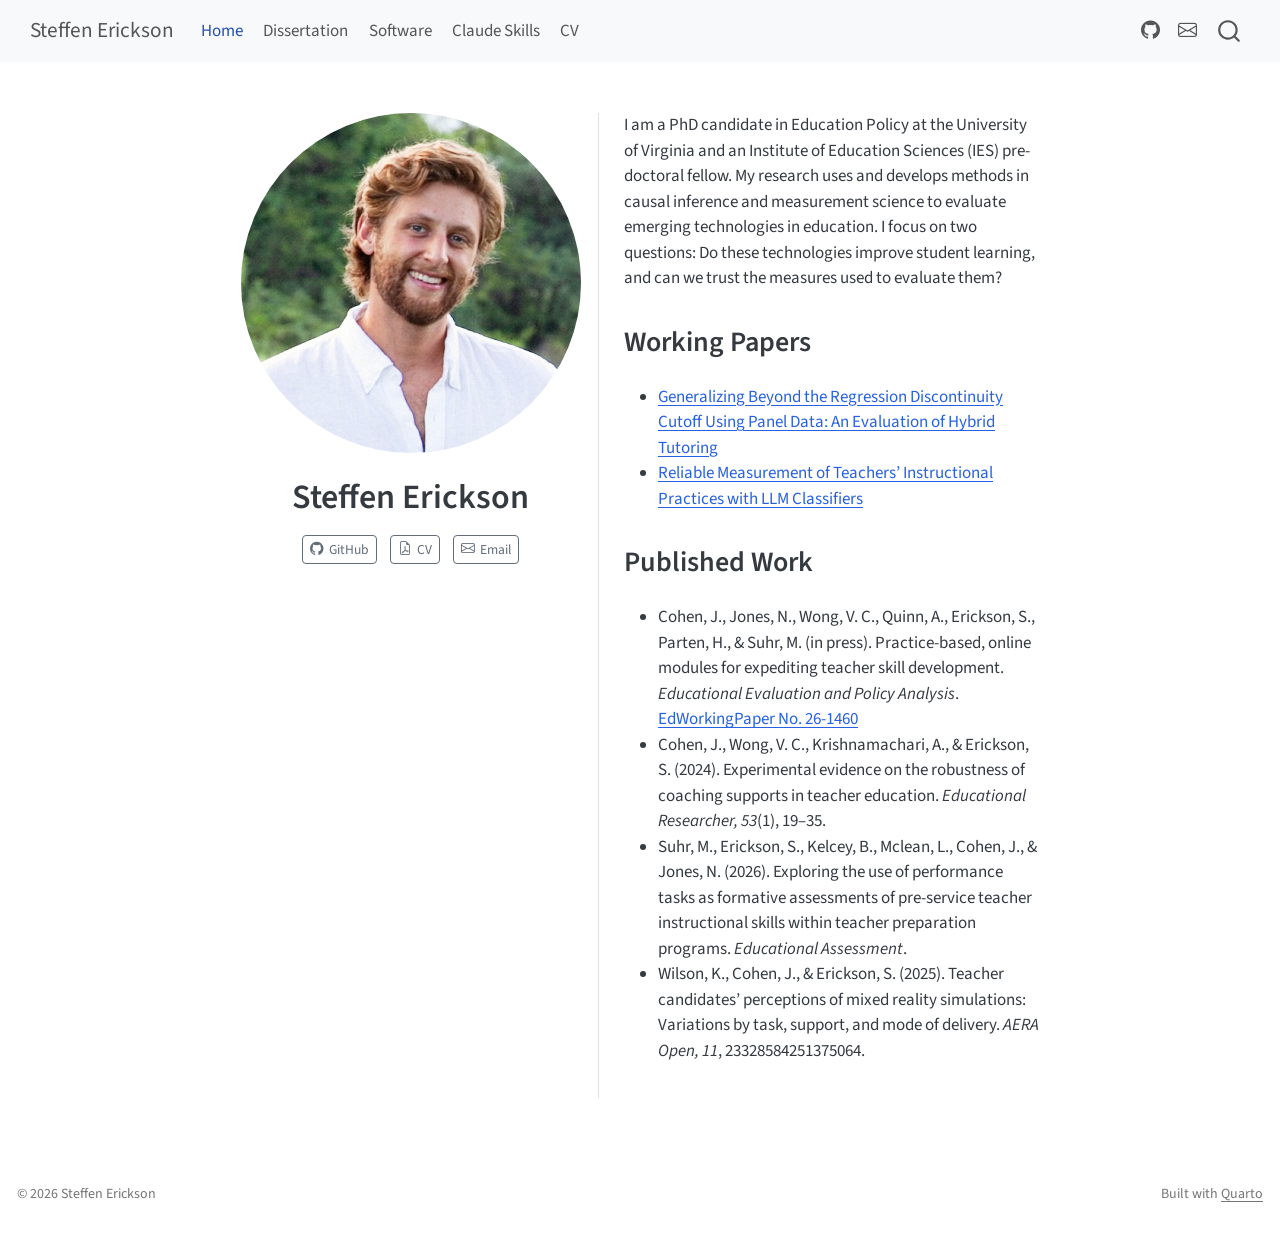
==== index.html @ ab759477 "Built site for gh-pages" ====
<!DOCTYPE html>
<html xmlns="http://www.w3.org/1999/xhtml" lang="en" xml:lang="en"><head>

<meta charset="utf-8">
<meta name="generator" content="quarto-1.10.18">

<meta name="viewport" content="width=device-width, initial-scale=1.0, user-scalable=yes">


<title>Steffen Erickson</title>
<style>
/* Default styles provided by pandoc.
** See https://pandoc.org/MANUAL.html#variables-for-html for config info.
*/
span.smallcaps{font-variant: small-caps;}
div.columns{display: flex; gap: 1.5em;}
div.column{flex: auto;}
@media screen {
div.columns{gap: min(4vw, 1.5em);}
div.column{overflow-x: auto;}
}
div.hanging-indent{margin-left: 1.5em; text-indent: -1.5em;}
ul.task-list{list-style: none;}
ul.task-list li input[type="checkbox"] {
  width: 0.8em;
  margin: 0 0.8em 0.2em -1em; /* quarto-specific, see https://github.com/quarto-dev/quarto-cli/issues/4556 */ 
  vertical-align: middle;
}
</style>


<script src="site_libs/quarto-nav/quarto-nav.js"></script>
<script src="site_libs/quarto-nav/headroom.min.js"></script>
<script src="site_libs/clipboard/clipboard.min.js"></script>
<script src="site_libs/quarto-search/autocomplete.umd.js"></script>
<script src="site_libs/quarto-search/fuse.min.js"></script>
<script src="site_libs/quarto-search/quarto-search.js"></script>
<meta name="quarto:offset" content="./">
<script src="site_libs/quarto-html/quarto.js" type="module"></script>
<script src="site_libs/quarto-html/tabsets/tabsets.js" type="module"></script>
<script src="site_libs/quarto-html/popper.min.js"></script>
<script src="site_libs/quarto-html/tippy.umd.min.js"></script>
<link href="site_libs/quarto-html/tippy.css" rel="stylesheet">
<link href="site_libs/quarto-html/quarto-syntax-highlighting-64a204ab8560d761af7679ceaba22944.css" rel="stylesheet" id="quarto-text-highlighting-styles">
<script src="site_libs/bootstrap/bootstrap.min.js"></script>
<link href="site_libs/bootstrap/bootstrap-icons.css" rel="stylesheet">
<link href="site_libs/bootstrap/bootstrap-89af0c2d685ccb09a4d7d65decb66752.min.css" rel="stylesheet" append-hash="true" id="quarto-bootstrap" data-mode="light">
<script id="quarto-search-options" type="application/json">{
  "location": "navbar",
  "copy-button": false,
  "collapse-after": 3,
  "panel-placement": "end",
  "type": "overlay",
  "limit": 50,
  "keyboard-shortcut": [
    "f",
    "/",
    "s"
  ],
  "show-item-context": false,
  "language": {
    "search-no-results-text": "No results",
    "search-matching-documents-text": "matching documents",
    "search-copy-link-title": "Copy link to search",
    "search-hide-matches-text": "Hide additional matches",
    "search-more-match-text": "more match in this document",
    "search-more-matches-text": "more matches in this document",
    "search-clear-button-title": "Clear",
    "search-text-placeholder": "",
    "search-detached-cancel-button-title": "Cancel",
    "search-submit-button-title": "Submit",
    "search-label": "Search"
  }
}</script>


<link rel="stylesheet" href="styles.css">
</head>

<body class="nav-fixed fullcontent quarto-light">

<div id="quarto-search-results"></div>
  <header id="quarto-header" class="headroom fixed-top">
    <nav class="navbar navbar-expand-lg " data-bs-theme="dark">
      <div class="navbar-container container-fluid">
      <div class="navbar-brand-container mx-auto">
    <a class="navbar-brand" href="./index.html">
    <span class="navbar-title">Steffen Erickson</span>
    </a>
  </div>
            <div id="quarto-search" class="" title="Search"></div>
          <button class="navbar-toggler" type="button" data-bs-toggle="collapse" data-bs-target="#navbarCollapse" aria-controls="navbarCollapse" role="menu" aria-expanded="false" aria-label="Toggle navigation" onclick="if (window.quartoToggleHeadroom) { window.quartoToggleHeadroom(); }">
  <span class="navbar-toggler-icon"></span>
</button>
          <div class="collapse navbar-collapse" id="navbarCollapse">
            <ul class="navbar-nav navbar-nav-scroll me-auto">
  <li class="nav-item">
    <a class="nav-link active" href="./index.html" aria-current="page"> 
<span class="menu-text">Home</span></a>
  </li>  
  <li class="nav-item">
    <a class="nav-link" href="./chapters/index.html"> 
<span class="menu-text">Dissertation</span></a>
  </li>  
  <li class="nav-item">
    <a class="nav-link" href="./software/index.html"> 
<span class="menu-text">Software</span></a>
  </li>  
  <li class="nav-item">
    <a class="nav-link" href="./skills/index.html"> 
<span class="menu-text">Claude Skills</span></a>
  </li>  
  <li class="nav-item">
    <a class="nav-link" href="./cv.html"> 
<span class="menu-text">CV</span></a>
  </li>  
</ul>
            <ul class="navbar-nav navbar-nav-scroll ms-auto">
  <li class="nav-item compact">
    <a class="nav-link" href="https://github.com/steffenerickson"> <i class="bi bi-github" role="img">
</i> 
<span class="menu-text"></span></a>
  </li>  
  <li class="nav-item compact">
    <a class="nav-link" href="mailto:cns8vg@virginia.edu"> <i class="bi bi-envelope" role="img">
</i> 
<span class="menu-text"></span></a>
  </li>  
</ul>
          </div> <!-- /navcollapse -->
            <div class="quarto-navbar-tools">
</div>
      </div> <!-- /container-fluid -->
    </nav>
</header>
<!-- content -->
<div id="quarto-content" class="quarto-container page-columns page-rows-contents page-layout-article page-navbar">
<!-- sidebar -->
<!-- margin-sidebar -->
    
<!-- main -->
<div class="quarto-about-trestles">
  <div class="about-entity">
    <img src="images/headshot.png" class="about-image
  round " style="height: 20em; width: 20em;">
<header id="title-block-header" class="quarto-title-block default">
<div class="quarto-title">
<h1 class="title">Steffen Erickson</h1>
</div>
<div class="quarto-title-meta">
  </div>
</header>
    <div class="about-links">
  <a href="https://github.com/steffenerickson" class="about-link" rel="" target="">
    <i class="bi bi-github"></i>
     <span class="about-link-text">GitHub</span>
  </a>
  <a href="/cv.html" class="about-link" rel="" target="">
    <i class="bi bi-file-earmark-pdf"></i>
     <span class="about-link-text">CV</span>
  </a>
  <a href="mailto:cns8vg@virginia.edu" class="about-link" rel="" target="">
    <i class="bi bi-envelope"></i>
     <span class="about-link-text">Email</span>
  </a>
</div>
  </div>
  <div class="about-contents"><main class="content" id="quarto-document-content">
<p>I am a PhD candidate in Education Policy at the University of Virginia and an Institute of Education Sciences (IES) pre-doctoral fellow. My research uses and develops methods in causal inference and measurement science to evaluate emerging technologies in education. I focus on two questions: Do these technologies improve student learning, and can we trust the measures used to evaluate them?</p>
<section id="working-papers" class="level2">
<h2 data-anchor-id="working-papers">Working Papers</h2>
<ul>
<li><a href="./chapters/ch1/index.html">Generalizing Beyond the Regression Discontinuity Cutoff Using Panel Data: An Evaluation of Hybrid Tutoring</a></li>
<li><a href="./chapters/ch2/index.html">Reliable Measurement of Teachers’ Instructional Practices with LLM Classifiers</a></li>
</ul>
</section>
<section id="published-work" class="level2">
<h2 data-anchor-id="published-work">Published Work</h2>
<ul>
<li>Cohen, J., Jones, N., Wong, V. C., Quinn, A., Erickson, S., Parten, H., &amp; Suhr, M. (in press). Practice-based, online modules for expediting teacher skill development. <em>Educational Evaluation and Policy Analysis</em>. <a href="https://doi.org/10.26300/vp80-mq53">EdWorkingPaper No.&nbsp;26-1460</a></li>
<li>Cohen, J., Wong, V. C., Krishnamachari, A., &amp; Erickson, S. (2024). Experimental evidence on the robustness of coaching supports in teacher education. <em>Educational Researcher, 53</em>(1), 19–35.</li>
<li>Suhr, M., Erickson, S., Kelcey, B., Mclean, L., Cohen, J., &amp; Jones, N. (2026). Exploring the use of performance tasks as formative assessments of pre-service teacher instructional skills within teacher preparation programs. <em>Educational Assessment</em>.</li>
<li>Wilson, K., Cohen, J., &amp; Erickson, S. (2025). Teacher candidates’ perceptions of mixed reality simulations: Variations by task, support, and mode of delivery. <em>AERA Open, 11</em>, 23328584251375064.</li>
</ul>


</section>
</main></div>
</div>
 <!-- /main -->
<script id="quarto-html-after-body" type="application/javascript">
  window.document.addEventListener("DOMContentLoaded", function (event) {
    const isCodeAnnotation = (el) => {
      for (const clz of el.classList) {
        if (clz.startsWith('code-annotation-')) {                     
          return true;
        }
      }
      return false;
    }
    const onCopySuccess = function(e) {
      // button target
      const button = e.trigger;
      // don't keep focus
      button.blur();
      // flash "checked"
      button.classList.add('code-copy-button-checked');
      var currentTitle = button.getAttribute("title");
      button.setAttribute("title", "Copied!");
      let tooltip;
      if (window.bootstrap) {
        button.setAttribute("data-bs-toggle", "tooltip");
        button.setAttribute("data-bs-placement", "left");
        button.setAttribute("data-bs-title", "Copied!");
        tooltip = new bootstrap.Tooltip(button, 
          { trigger: "manual", 
            customClass: "code-copy-button-tooltip",
            offset: [0, -8]});
        tooltip.show();    
      }
      setTimeout(function() {
        if (tooltip) {
          tooltip.hide();
          button.removeAttribute("data-bs-title");
          button.removeAttribute("data-bs-toggle");
          button.removeAttribute("data-bs-placement");
        }
        button.setAttribute("title", currentTitle);
        button.classList.remove('code-copy-button-checked');
      }, 1000);
      // clear code selection
      e.clearSelection();
    }
    const getTextToCopy = function(trigger) {
      const outerScaffold = trigger.parentElement.cloneNode(true);
      const codeEl = outerScaffold.querySelector('code');
      for (const childEl of codeEl.children) {
        if (isCodeAnnotation(childEl)) {
          childEl.remove();
        }
      }
      return codeEl.innerText;
    }
    const clipboard = new window.ClipboardJS('.code-copy-button:not([data-in-quarto-modal])', {
      text: getTextToCopy
    });
    clipboard.on('success', onCopySuccess);
    if (window.document.getElementById('quarto-embedded-source-code-modal')) {
      const clipboardModal = new window.ClipboardJS('.code-copy-button[data-in-quarto-modal]', {
        text: getTextToCopy,
        container: window.document.getElementById('quarto-embedded-source-code-modal')
      });
      clipboardModal.on('success', onCopySuccess);
    }
      var localhostRegex = new RegExp(/^(?:http|https):\/\/localhost\:?[0-9]*\//);
      var mailtoRegex = new RegExp(/^mailto:/);
        var filterRegex = new RegExp("https:\/\/steffenerickson\.github\.io");
      var isInternal = (href) => {
          return filterRegex.test(href) || localhostRegex.test(href) || mailtoRegex.test(href);
      }
      // Inspect non-navigation links and adorn them if external
     var links = window.document.querySelectorAll('a[href]:not(.nav-link):not(.navbar-brand):not(.toc-action):not(.sidebar-link):not(.sidebar-item-toggle):not(.pagination-link):not(.no-external):not([aria-hidden]):not(.dropdown-item):not(.quarto-navigation-tool):not(.about-link)');
      for (var i=0; i<links.length; i++) {
        const link = links[i];
        if (!isInternal(link.href)) {
          // undo the damage that might have been done by quarto-nav.js in the case of
          // links that we want to consider external
          if (link.dataset.originalHref !== undefined) {
            link.href = link.dataset.originalHref;
          }
        }
      }
    function tippyHover(el, contentFn, onTriggerFn, onUntriggerFn) {
      const config = {
        allowHTML: true,
        maxWidth: 500,
        delay: 100,
        arrow: false,
        appendTo: function(el) {
            return el.parentElement;
        },
        interactive: true,
        interactiveBorder: 10,
        theme: 'quarto',
        placement: 'bottom-start',
      };
      if (contentFn) {
        config.content = contentFn;
      }
      if (onTriggerFn) {
        config.onTrigger = onTriggerFn;
      }
      if (onUntriggerFn) {
        config.onUntrigger = onUntriggerFn;
      }
      window.tippy(el, config); 
    }
    const noterefs = window.document.querySelectorAll('a[role="doc-noteref"]');
    for (var i=0; i<noterefs.length; i++) {
      const ref = noterefs[i];
      tippyHover(ref, function() {
        // use id or data attribute instead here
        let href = ref.getAttribute('data-footnote-href') || ref.getAttribute('href');
        try { href = new URL(href).hash; } catch {}
        const id = href.replace(/^#\/?/, "");
        const note = window.document.getElementById(id);
        if (note) {
          return note.innerHTML;
        } else {
          return "";
        }
      });
    }
    const xrefs = window.document.querySelectorAll('a.quarto-xref');
    const processXRef = (id, note) => {
      // Strip column container classes
      const stripColumnClz = (el) => {
        el.classList.remove("page-full", "page-columns");
        if (el.children) {
          for (const child of el.children) {
            stripColumnClz(child);
          }
        }
      }
      stripColumnClz(note)
      if (id === null || id.startsWith('sec-')) {
        // Special case sections, only their first couple elements
        const container = document.createElement("div");
        if (note.children && note.children.length > 2) {
          container.appendChild(note.children[0].cloneNode(true));
          for (let i = 1; i < note.children.length; i++) {
            const child = note.children[i];
            if (child.tagName === "P" && child.innerText === "") {
              continue;
            } else {
              container.appendChild(child.cloneNode(true));
              break;
            }
          }
          if (window.Quarto?.typesetMath) {
            window.Quarto.typesetMath(container);
          }
          return container.innerHTML
        } else {
          if (window.Quarto?.typesetMath) {
            window.Quarto.typesetMath(note);
          }
          return note.innerHTML;
        }
      } else {
        // Remove any anchor links if they are present
        const anchorLink = note.querySelector('a.anchorjs-link');
        if (anchorLink) {
          anchorLink.remove();
        }
        if (window.Quarto?.typesetMath) {
          window.Quarto.typesetMath(note);
        }
        if (note.classList.contains("callout")) {
          return note.outerHTML;
        } else {
          return note.innerHTML;
        }
      }
    }
    for (var i=0; i<xrefs.length; i++) {
      const xref = xrefs[i];
      tippyHover(xref, undefined, function(instance) {
        instance.disable();
        let url = xref.getAttribute('href');
        let hash = undefined; 
        if (url.startsWith('#')) {
          hash = url;
        } else {
          try { hash = new URL(url).hash; } catch {}
        }
        if (hash) {
          const id = hash.replace(/^#\/?/, "");
          const note = window.document.getElementById(id);
          if (note !== null) {
            try {
              const html = processXRef(id, note.cloneNode(true));
              instance.setContent(html);
            } finally {
              instance.enable();
              instance.show();
            }
          } else {
            // See if we can fetch this
            fetch(url.split('#')[0])
            .then(res => res.text())
            .then(html => {
              const parser = new DOMParser();
              const htmlDoc = parser.parseFromString(html, "text/html");
              const note = htmlDoc.getElementById(id);
              if (note !== null) {
                const html = processXRef(id, note);
                instance.setContent(html);
              } 
            }).finally(() => {
              instance.enable();
              instance.show();
            });
          }
        } else {
          // See if we can fetch a full url (with no hash to target)
          // This is a special case and we should probably do some content thinning / targeting
          fetch(url)
          .then(res => res.text())
          .then(html => {
            const parser = new DOMParser();
            const htmlDoc = parser.parseFromString(html, "text/html");
            const note = htmlDoc.querySelector('main.content');
            if (note !== null) {
              // This should only happen for chapter cross references
              // (since there is no id in the URL)
              // remove the first header
              if (note.children.length > 0 && note.children[0].tagName === "HEADER") {
                note.children[0].remove();
              }
              const html = processXRef(null, note);
              instance.setContent(html);
            } 
          }).finally(() => {
            instance.enable();
            instance.show();
          });
        }
      }, function(instance) {
      });
    }
        let selectedAnnoteEl;
        const selectorForAnnotation = ( cell, annotation) => {
          let cellAttr = 'data-code-cell="' + cell + '"';
          let lineAttr = 'data-code-annotation="' +  annotation + '"';
          const selector = 'span[' + cellAttr + '][' + lineAttr + ']';
          return selector;
        }
        const selectCodeLines = (annoteEl) => {
          const doc = window.document;
          const targetCell = annoteEl.getAttribute("data-target-cell");
          const targetAnnotation = annoteEl.getAttribute("data-target-annotation");
          const annoteSpan = window.document.querySelector(selectorForAnnotation(targetCell, targetAnnotation));
          const lines = annoteSpan.getAttribute("data-code-lines").split(",");
          const lineIds = lines.map((line) => {
            return targetCell + "-" + line;
          })
          let top = null;
          let height = null;
          let parent = null;
          if (lineIds.length > 0) {
              //compute the position of the single el (top and bottom and make a div)
              const el = window.document.getElementById(lineIds[0]);
              top = el.offsetTop;
              height = el.offsetHeight;
              parent = el.parentElement.parentElement;
            if (lineIds.length > 1) {
              const lastEl = window.document.getElementById(lineIds[lineIds.length - 1]);
              const bottom = lastEl.offsetTop + lastEl.offsetHeight;
              height = bottom - top;
            }
            if (top !== null && height !== null && parent !== null) {
              // cook up a div (if necessary) and position it 
              let div = window.document.getElementById("code-annotation-line-highlight");
              if (div === null) {
                div = window.document.createElement("div");
                div.setAttribute("id", "code-annotation-line-highlight");
                div.style.position = 'absolute';
                parent.appendChild(div);
              }
              div.style.top = top - 2 + "px";
              div.style.height = height + 4 + "px";
              div.style.left = 0;
              let gutterDiv = window.document.getElementById("code-annotation-line-highlight-gutter");
              if (gutterDiv === null) {
                gutterDiv = window.document.createElement("div");
                gutterDiv.setAttribute("id", "code-annotation-line-highlight-gutter");
                gutterDiv.style.position = 'absolute';
                const codeCell = window.document.getElementById(targetCell);
                const gutter = codeCell.querySelector('.code-annotation-gutter');
                gutter.appendChild(gutterDiv);
              }
              gutterDiv.style.top = top - 2 + "px";
              gutterDiv.style.height = height + 4 + "px";
            }
            selectedAnnoteEl = annoteEl;
          }
        };
        const unselectCodeLines = () => {
          const elementsIds = ["code-annotation-line-highlight", "code-annotation-line-highlight-gutter"];
          elementsIds.forEach((elId) => {
            const div = window.document.getElementById(elId);
            if (div) {
              div.remove();
            }
          });
          selectedAnnoteEl = undefined;
        };
          // Handle positioning of the toggle
      window.addEventListener(
        "resize",
        throttle(() => {
          elRect = undefined;
          if (selectedAnnoteEl) {
            selectCodeLines(selectedAnnoteEl);
          }
        }, 10)
      );
      function throttle(fn, ms) {
      let throttle = false;
      let timer;
        return (...args) => {
          if(!throttle) { // first call gets through
              fn.apply(this, args);
              throttle = true;
          } else { // all the others get throttled
              if(timer) clearTimeout(timer); // cancel #2
              timer = setTimeout(() => {
                fn.apply(this, args);
                timer = throttle = false;
              }, ms);
          }
        };
      }
        // Attach click handler to the DT
        const annoteDls = window.document.querySelectorAll('dt[data-target-cell]');
        for (const annoteDlNode of annoteDls) {
          annoteDlNode.addEventListener('click', (event) => {
            const clickedEl = event.target;
            if (clickedEl !== selectedAnnoteEl) {
              unselectCodeLines();
              const activeEl = window.document.querySelector('dt[data-target-cell].code-annotation-active');
              if (activeEl) {
                activeEl.classList.remove('code-annotation-active');
              }
              selectCodeLines(clickedEl);
              clickedEl.classList.add('code-annotation-active');
            } else {
              // Unselect the line
              unselectCodeLines();
              clickedEl.classList.remove('code-annotation-active');
            }
          });
        }
    const findCites = (el) => {
      const parentEl = el.parentElement;
      if (parentEl) {
        const cites = parentEl.dataset.cites;
        if (cites) {
          return {
            el,
            cites: cites.split(' ')
          };
        } else {
          return findCites(el.parentElement)
        }
      } else {
        return undefined;
      }
    };
    var bibliorefs = window.document.querySelectorAll('a[role="doc-biblioref"]');
    for (var i=0; i<bibliorefs.length; i++) {
      const ref = bibliorefs[i];
      const citeInfo = findCites(ref);
      if (citeInfo) {
        tippyHover(citeInfo.el, function() {
          var popup = window.document.createElement('div');
          citeInfo.cites.forEach(function(cite) {
            var citeDiv = window.document.createElement('div');
            citeDiv.classList.add('hanging-indent');
            citeDiv.classList.add('csl-entry');
            var biblioDiv = window.document.getElementById('ref-' + cite);
            if (biblioDiv) {
              citeDiv.innerHTML = biblioDiv.innerHTML;
            }
            popup.appendChild(citeDiv);
          });
          return popup.innerHTML;
        });
      }
    }
  });
  </script>
</div> <!-- /content -->
<footer class="footer">
  <div class="nav-footer">
    <div class="nav-footer-left">
<p>© 2026 Steffen Erickson</p>
</div>   
    <div class="nav-footer-center">
      &nbsp;
    </div>
    <div class="nav-footer-right">
<p>Built with <a href="https://quarto.org">Quarto</a></p>
</div>
  </div>
</footer>




</body></html>
---- site_libs/quarto-html/tippy.css ----
.tippy-box[data-animation=fade][data-state=hidden]{opacity:0}[data-tippy-root]{max-width:calc(100vw - 10px)}.tippy-box{position:relative;background-color:#333;color:#fff;border-radius:4px;font-size:14px;line-height:1.4;white-space:normal;outline:0;transition-property:transform,visibility,opacity}.tippy-box[data-placement^=top]>.tippy-arrow{bottom:0}.tippy-box[data-placement^=top]>.tippy-arrow:before{bottom:-7px;left:0;border-width:8px 8px 0;border-top-color:initial;transform-origin:center top}.tippy-box[data-placement^=bottom]>.tippy-arrow{top:0}.tippy-box[data-placement^=bottom]>.tippy-arrow:before{top:-7px;left:0;border-width:0 8px 8px;border-bottom-color:initial;transform-origin:center bottom}.tippy-box[data-placement^=left]>.tippy-arrow{right:0}.tippy-box[data-placement^=left]>.tippy-arrow:before{border-width:8px 0 8px 8px;border-left-color:initial;right:-7px;transform-origin:center left}.tippy-box[data-placement^=right]>.tippy-arrow{left:0}.tippy-box[data-placement^=right]>.tippy-arrow:before{left:-7px;border-width:8px 8px 8px 0;border-right-color:initial;transform-origin:center right}.tippy-box[data-inertia][data-state=visible]{transition-timing-function:cubic-bezier(.54,1.5,.38,1.11)}.tippy-arrow{width:16px;height:16px;color:#333}.tippy-arrow:before{content:"";position:absolute;border-color:transparent;border-style:solid}.tippy-content{position:relative;padding:5px 9px;z-index:1}
---- site_libs/quarto-html/quarto-syntax-highlighting-64a204ab8560d761af7679ceaba22944.css ----
/* quarto syntax highlight colors */
:root {
  --quarto-hl-ot-color: #003B4F;
  --quarto-hl-at-color: #657422;
  --quarto-hl-ss-color: #20794D;
  --quarto-hl-an-color: #5E5E5E;
  --quarto-hl-fu-color: #4758AB;
  --quarto-hl-st-color: #20794D;
  --quarto-hl-cf-color: #003B4F;
  --quarto-hl-op-color: #5E5E5E;
  --quarto-hl-er-color: #AD0000;
  --quarto-hl-bn-color: #AD0000;
  --quarto-hl-al-color: #AD0000;
  --quarto-hl-va-color: #111111;
  --quarto-hl-bu-color: inherit;
  --quarto-hl-ex-color: inherit;
  --quarto-hl-pp-color: #AD0000;
  --quarto-hl-in-color: #5E5E5E;
  --quarto-hl-vs-color: #20794D;
  --quarto-hl-wa-color: #5E5E5E;
  --quarto-hl-do-color: #5E5E5E;
  --quarto-hl-im-color: #00769E;
  --quarto-hl-ch-color: #20794D;
  --quarto-hl-dt-color: #AD0000;
  --quarto-hl-fl-color: #AD0000;
  --quarto-hl-co-color: #5E5E5E;
  --quarto-hl-cv-color: #5E5E5E;
  --quarto-hl-cn-color: #8f5902;
  --quarto-hl-sc-color: #5E5E5E;
  --quarto-hl-dv-color: #AD0000;
  --quarto-hl-kw-color: #003B4F;
}

/* other quarto variables */
:root {
  --quarto-font-monospace: SFMono-Regular, Menlo, Monaco, Consolas, "Liberation Mono", "Courier New", monospace;
}

/* syntax highlight based on Pandoc's rules */
pre > code.sourceCode > span {
  color: #003B4F;
}

code.sourceCode > span {
  color: #003B4F;
}

div.sourceCode,
div.sourceCode pre.sourceCode {
  color: #003B4F;
}

/* Normal */
code span {
  color: #003B4F;
}

/* Alert */
code span.al {
  color: #AD0000;
  font-style: inherit;
}

/* Annotation */
code span.an {
  color: #5E5E5E;
  font-style: inherit;
}

/* Attribute */
code span.at {
  color: #657422;
  font-style: inherit;
}

/* BaseN */
code span.bn {
  color: #AD0000;
  font-style: inherit;
}

/* BuiltIn */
code span.bu {
  font-style: inherit;
}

/* ControlFlow */
code span.cf {
  color: #003B4F;
  font-weight: bold;
  font-style: inherit;
}

/* Char */
code span.ch {
  color: #20794D;
  font-style: inherit;
}

/* Constant */
code span.cn {
  color: #8f5902;
  font-style: inherit;
}

/* Comment */
code span.co {
  color: #5E5E5E;
  font-style: inherit;
}

/* CommentVar */
code span.cv {
  color: #5E5E5E;
  font-style: italic;
}

/* Documentation */
code span.do {
  color: #5E5E5E;
  font-style: italic;
}

/* DataType */
code span.dt {
  color: #AD0000;
  font-style: inherit;
}

/* DecVal */
code span.dv {
  color: #AD0000;
  font-style: inherit;
}

/* Error */
code span.er {
  color: #AD0000;
  font-style: inherit;
}

/* Extension */
code span.ex {
  font-style: inherit;
}

/* Float */
code span.fl {
  color: #AD0000;
  font-style: inherit;
}

/* Function */
code span.fu {
  color: #4758AB;
  font-style: inherit;
}

/* Import */
code span.im {
  color: #00769E;
  font-style: inherit;
}

/* Information */
code span.in {
  color: #5E5E5E;
  font-style: inherit;
}

/* Keyword */
code span.kw {
  color: #003B4F;
  font-weight: bold;
  font-style: inherit;
}

/* Operator */
code span.op {
  color: #5E5E5E;
  font-style: inherit;
}

/* Other */
code span.ot {
  color: #003B4F;
  font-style: inherit;
}

/* Preprocessor */
code span.pp {
  color: #AD0000;
  font-style: inherit;
}

/* SpecialChar */
code span.sc {
  color: #5E5E5E;
  font-style: inherit;
}

/* SpecialString */
code span.ss {
  color: #20794D;
  font-style: inherit;
}

/* String */
code span.st {
  color: #20794D;
  font-style: inherit;
}

/* Variable */
code span.va {
  color: #111111;
  font-style: inherit;
}

/* VerbatimString */
code span.vs {
  color: #20794D;
  font-style: inherit;
}

/* Warning */
code span.wa {
  color: #5E5E5E;
  font-style: italic;
}

.prevent-inlining {
  content: "</";
}

/*# sourceMappingURL=9d8d5bb603a83b8298b89080a598c93b.css.map */
---- styles.css ----
/* Site-wide tweaks */

.quarto-title-block .description {
  font-size: 1.05rem;
}

/* Slightly tighter CV layout */
.cv-page h2 {
  border-bottom: 1px solid #ddd;
  padding-bottom: 0.2rem;
  margin-top: 2rem;
}
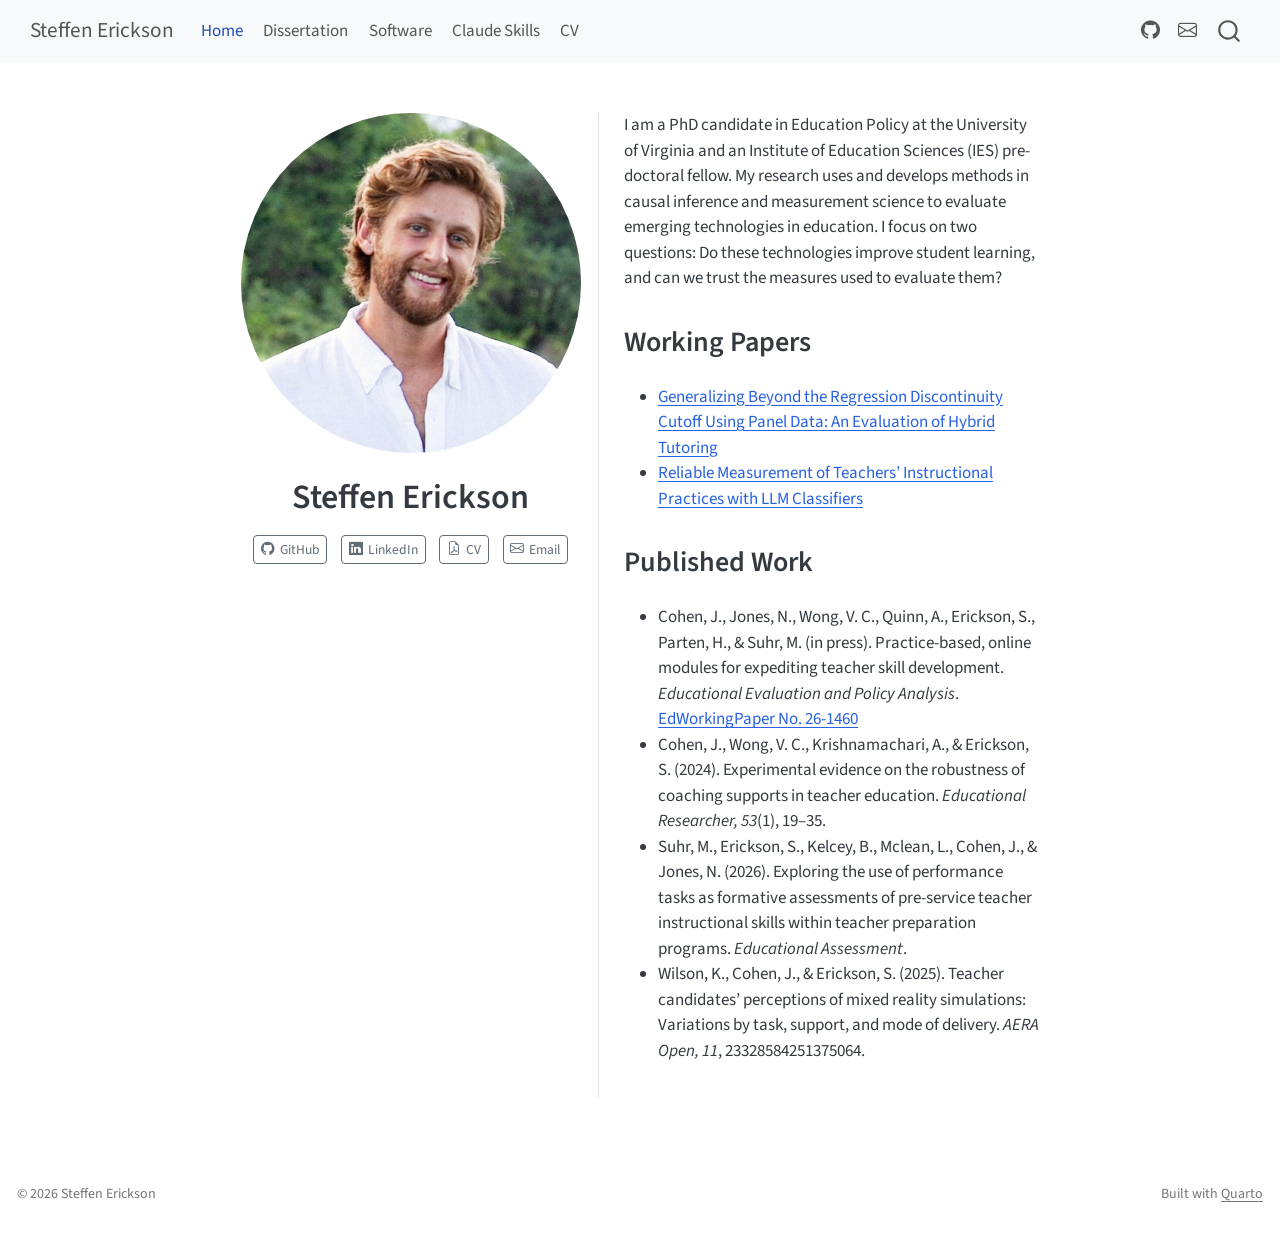
==== commit dbb54fed: "Built site for gh-pages" ====
--- a/index.html
+++ b/index.html
@@ -155,6 +155,10 @@
     <i class="bi bi-github"></i>
      <span class="about-link-text">GitHub</span>
   </a>
+  <a href="https://www.linkedin.com/in/steffen-erickson-bb3757225" class="about-link" rel="" target="">
+    <i class="bi bi-linkedin"></i>
+     <span class="about-link-text">LinkedIn</span>
+  </a>
   <a href="/cv.html" class="about-link" rel="" target="">
     <i class="bi bi-file-earmark-pdf"></i>
      <span class="about-link-text">CV</span>
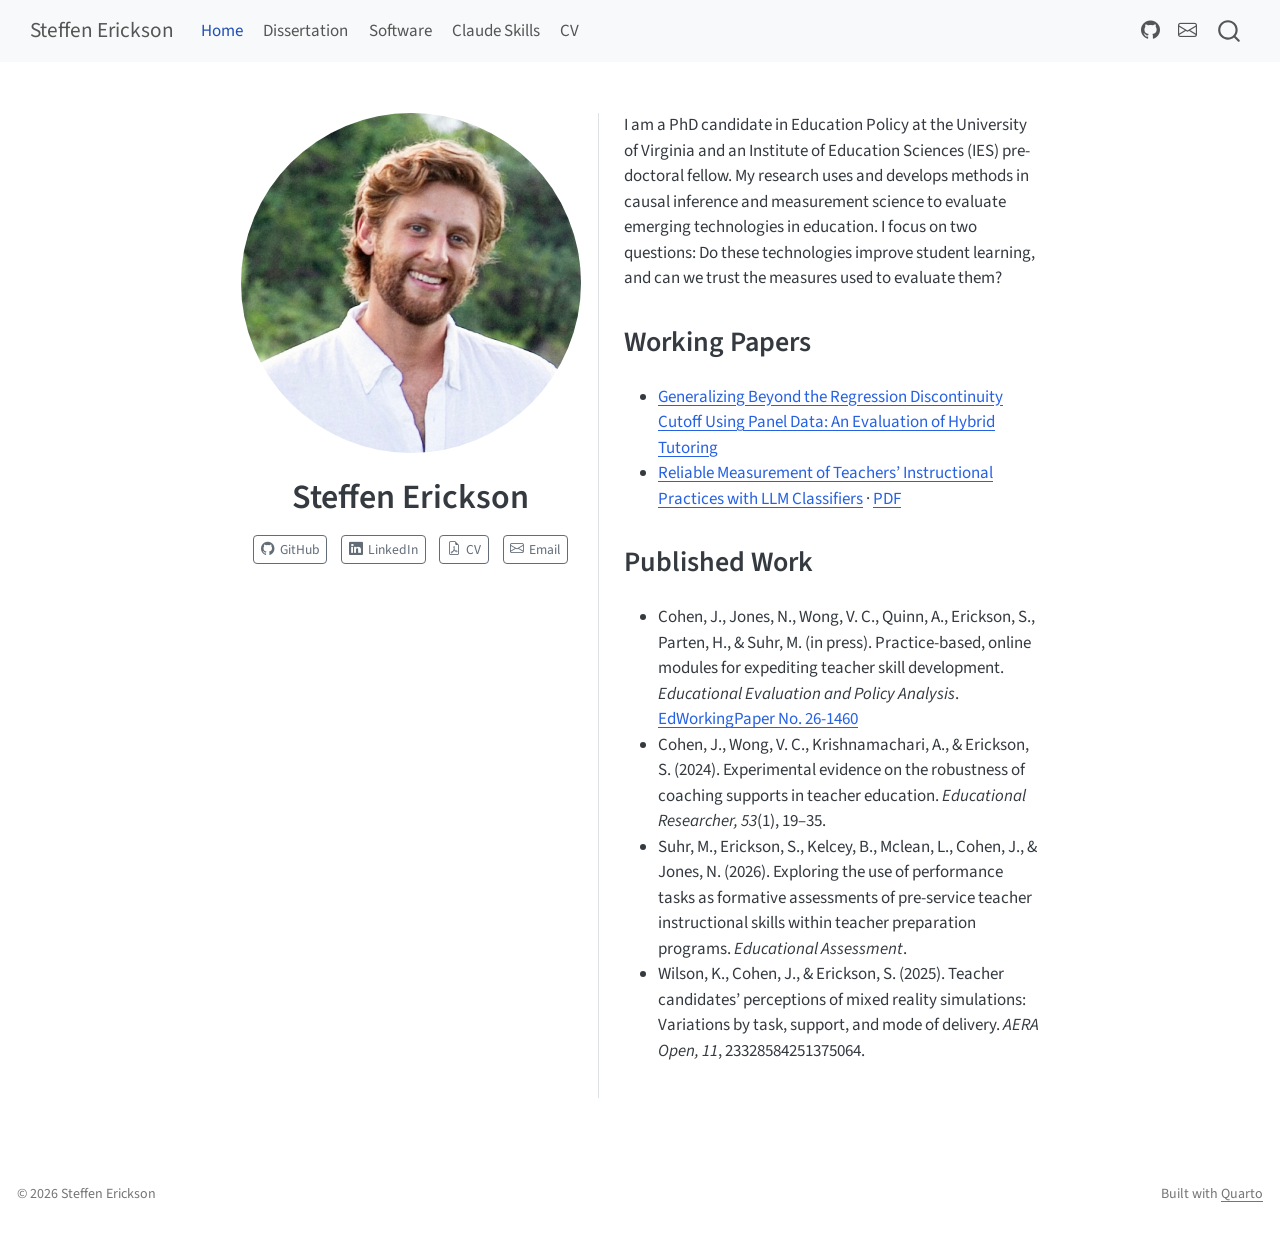
==== commit 1a9368dc: "Built site for gh-pages" ====
--- a/index.html
+++ b/index.html
@@ -175,7 +175,7 @@
 <h2 data-anchor-id="working-papers">Working Papers</h2>
 <ul>
 <li><a href="./chapters/ch1/index.html">Generalizing Beyond the Regression Discontinuity Cutoff Using Panel Data: An Evaluation of Hybrid Tutoring</a></li>
-<li><a href="./chapters/ch2/index.html">Reliable Measurement of Teachers’ Instructional Practices with LLM Classifiers</a></li>
+<li><a href="./chapters/ch2/index.html">Reliable Measurement of Teachers’ Instructional Practices with LLM Classifiers</a> · <a href="chapters/ch2/erickson_2026_reliable_llm_measurement.pdf">PDF</a></li>
 </ul>
 </section>
 <section id="published-work" class="level2">
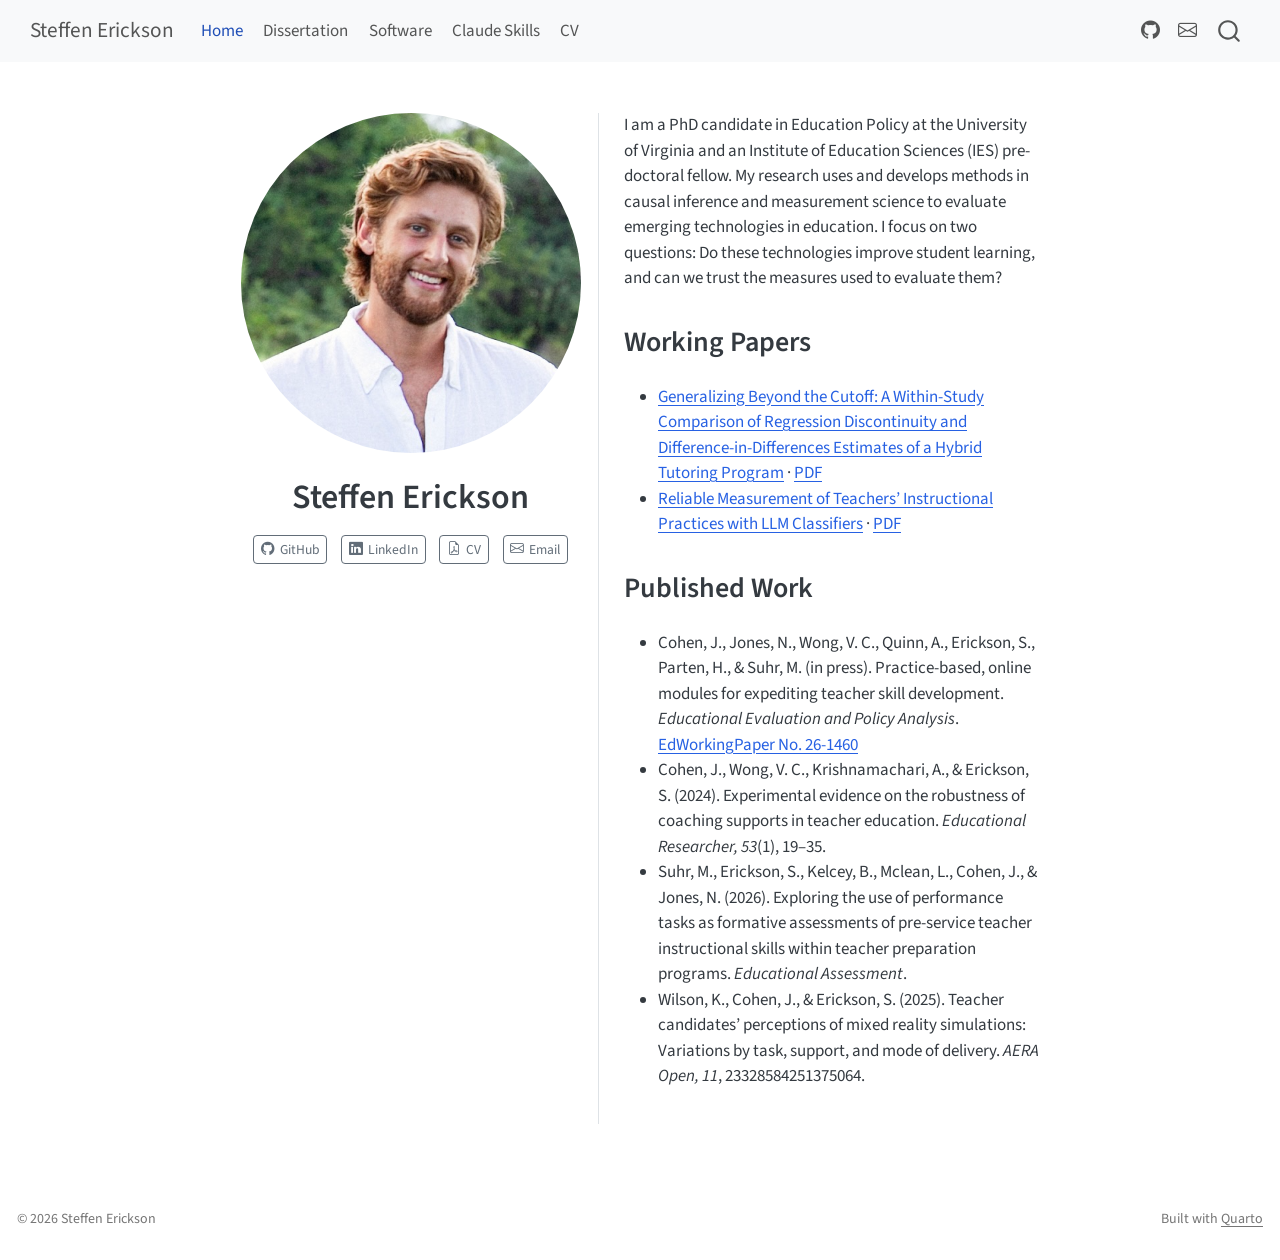
==== commit b1082393: "Built site for gh-pages" ====
--- a/index.html
+++ b/index.html
@@ -174,7 +174,7 @@
 <section id="working-papers" class="level2">
 <h2 data-anchor-id="working-papers">Working Papers</h2>
 <ul>
-<li><a href="./chapters/ch1/index.html">Generalizing Beyond the Regression Discontinuity Cutoff Using Panel Data: An Evaluation of Hybrid Tutoring</a></li>
+<li><a href="./chapters/ch1/index.html">Generalizing Beyond the Cutoff: A Within-Study Comparison of Regression Discontinuity and Difference-in-Differences Estimates of a Hybrid Tutoring Program</a> · <a href="chapters/ch1/erickson_2026_generalizing_beyond_the_cutoff.pdf">PDF</a></li>
 <li><a href="./chapters/ch2/index.html">Reliable Measurement of Teachers’ Instructional Practices with LLM Classifiers</a> · <a href="chapters/ch2/erickson_2026_reliable_llm_measurement.pdf">PDF</a></li>
 </ul>
 </section>
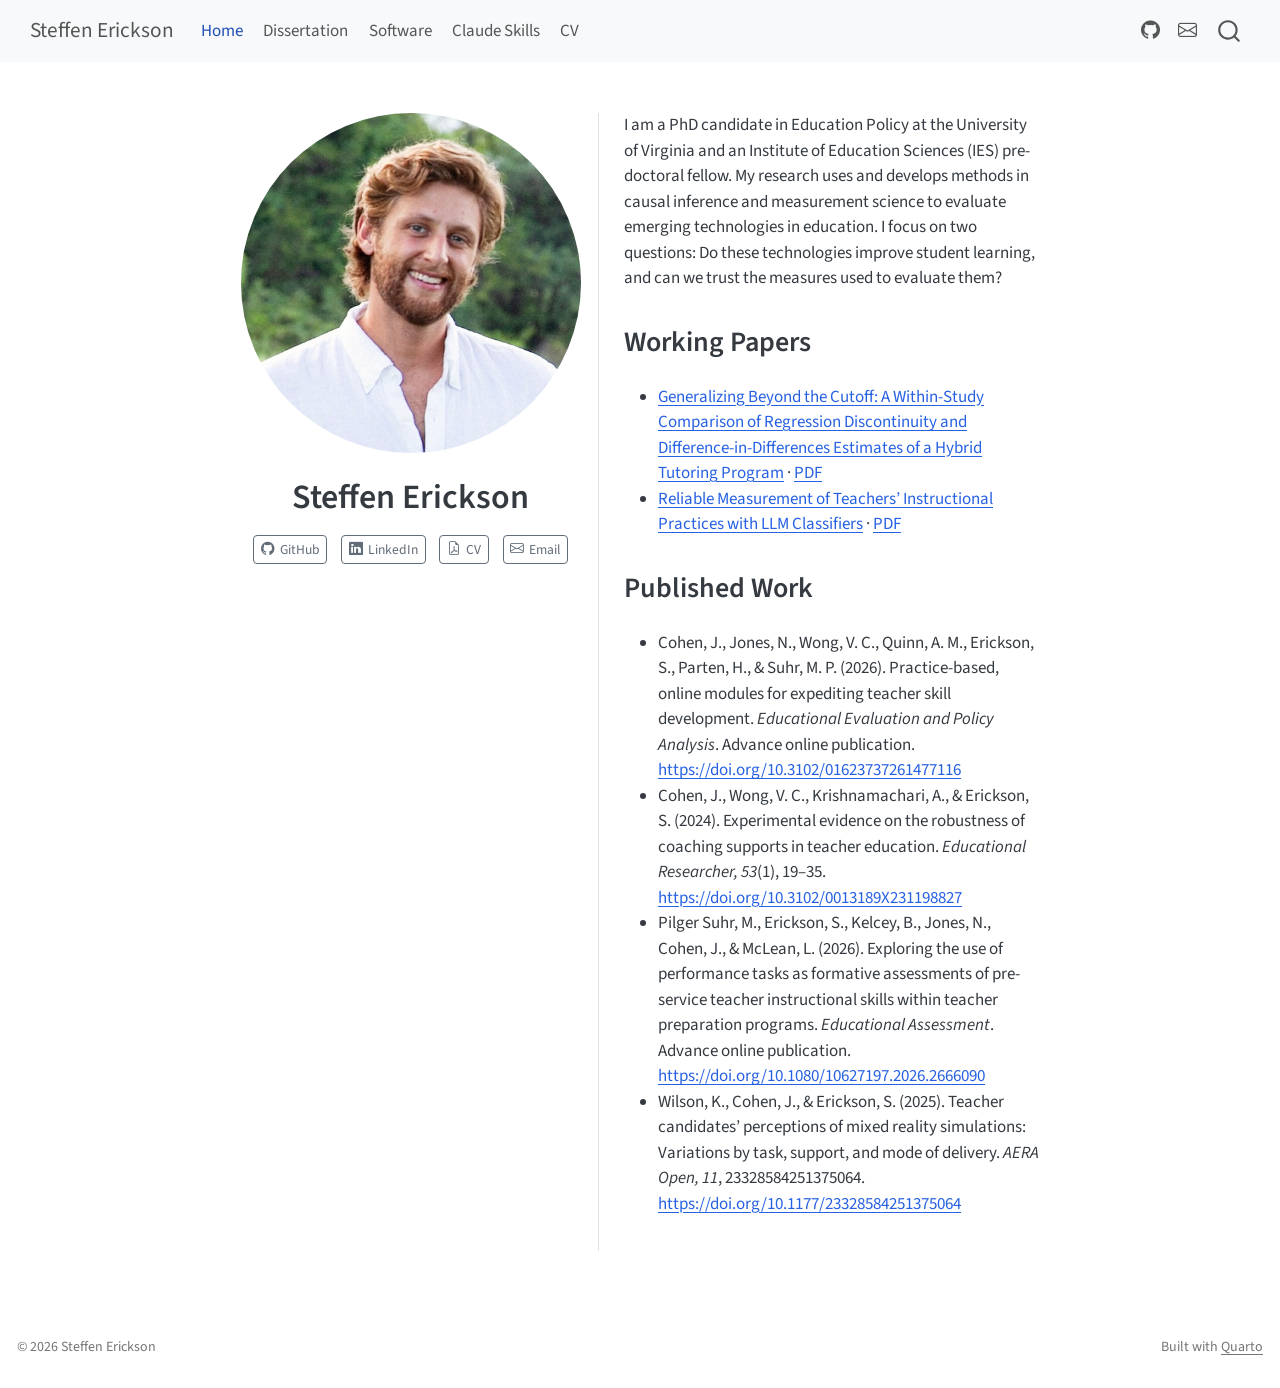
==== commit 985cc00d: "Built site for gh-pages" ====
--- a/index.html
+++ b/index.html
@@ -44,7 +44,7 @@
 <link href="site_libs/quarto-html/quarto-syntax-highlighting-64a204ab8560d761af7679ceaba22944.css" rel="stylesheet" id="quarto-text-highlighting-styles">
 <script src="site_libs/bootstrap/bootstrap.min.js"></script>
 <link href="site_libs/bootstrap/bootstrap-icons.css" rel="stylesheet">
-<link href="site_libs/bootstrap/bootstrap-89af0c2d685ccb09a4d7d65decb66752.min.css" rel="stylesheet" append-hash="true" id="quarto-bootstrap" data-mode="light">
+<link href="site_libs/bootstrap/bootstrap-f6e81f4864cb6d8b696b855696ff1c11.min.css" rel="stylesheet" append-hash="true" id="quarto-bootstrap" data-mode="light">
 <script id="quarto-search-options" type="application/json">{
   "location": "navbar",
   "copy-button": false,
@@ -181,10 +181,10 @@
 <section id="published-work" class="level2">
 <h2 data-anchor-id="published-work">Published Work</h2>
 <ul>
-<li>Cohen, J., Jones, N., Wong, V. C., Quinn, A., Erickson, S., Parten, H., &amp; Suhr, M. (in press). Practice-based, online modules for expediting teacher skill development. <em>Educational Evaluation and Policy Analysis</em>. <a href="https://doi.org/10.26300/vp80-mq53">EdWorkingPaper No.&nbsp;26-1460</a></li>
-<li>Cohen, J., Wong, V. C., Krishnamachari, A., &amp; Erickson, S. (2024). Experimental evidence on the robustness of coaching supports in teacher education. <em>Educational Researcher, 53</em>(1), 19–35.</li>
-<li>Suhr, M., Erickson, S., Kelcey, B., Mclean, L., Cohen, J., &amp; Jones, N. (2026). Exploring the use of performance tasks as formative assessments of pre-service teacher instructional skills within teacher preparation programs. <em>Educational Assessment</em>.</li>
-<li>Wilson, K., Cohen, J., &amp; Erickson, S. (2025). Teacher candidates’ perceptions of mixed reality simulations: Variations by task, support, and mode of delivery. <em>AERA Open, 11</em>, 23328584251375064.</li>
+<li>Cohen, J., Jones, N., Wong, V. C., Quinn, A. M., Erickson, S., Parten, H., &amp; Suhr, M. P. (2026). Practice-based, online modules for expediting teacher skill development. <em>Educational Evaluation and Policy Analysis</em>. Advance online publication. <a href="https://doi.org/10.3102/01623737261477116">https://doi.org/10.3102/01623737261477116</a></li>
+<li>Cohen, J., Wong, V. C., Krishnamachari, A., &amp; Erickson, S. (2024). Experimental evidence on the robustness of coaching supports in teacher education. <em>Educational Researcher, 53</em>(1), 19–35. <a href="https://doi.org/10.3102/0013189X231198827">https://doi.org/10.3102/0013189X231198827</a></li>
+<li>Pilger Suhr, M., Erickson, S., Kelcey, B., Jones, N., Cohen, J., &amp; McLean, L. (2026). Exploring the use of performance tasks as formative assessments of pre-service teacher instructional skills within teacher preparation programs. <em>Educational Assessment</em>. Advance online publication. <a href="https://doi.org/10.1080/10627197.2026.2666090">https://doi.org/10.1080/10627197.2026.2666090</a></li>
+<li>Wilson, K., Cohen, J., &amp; Erickson, S. (2025). Teacher candidates’ perceptions of mixed reality simulations: Variations by task, support, and mode of delivery. <em>AERA Open, 11</em>, 23328584251375064. <a href="https://doi.org/10.1177/23328584251375064">https://doi.org/10.1177/23328584251375064</a></li>
 </ul>
 
 
